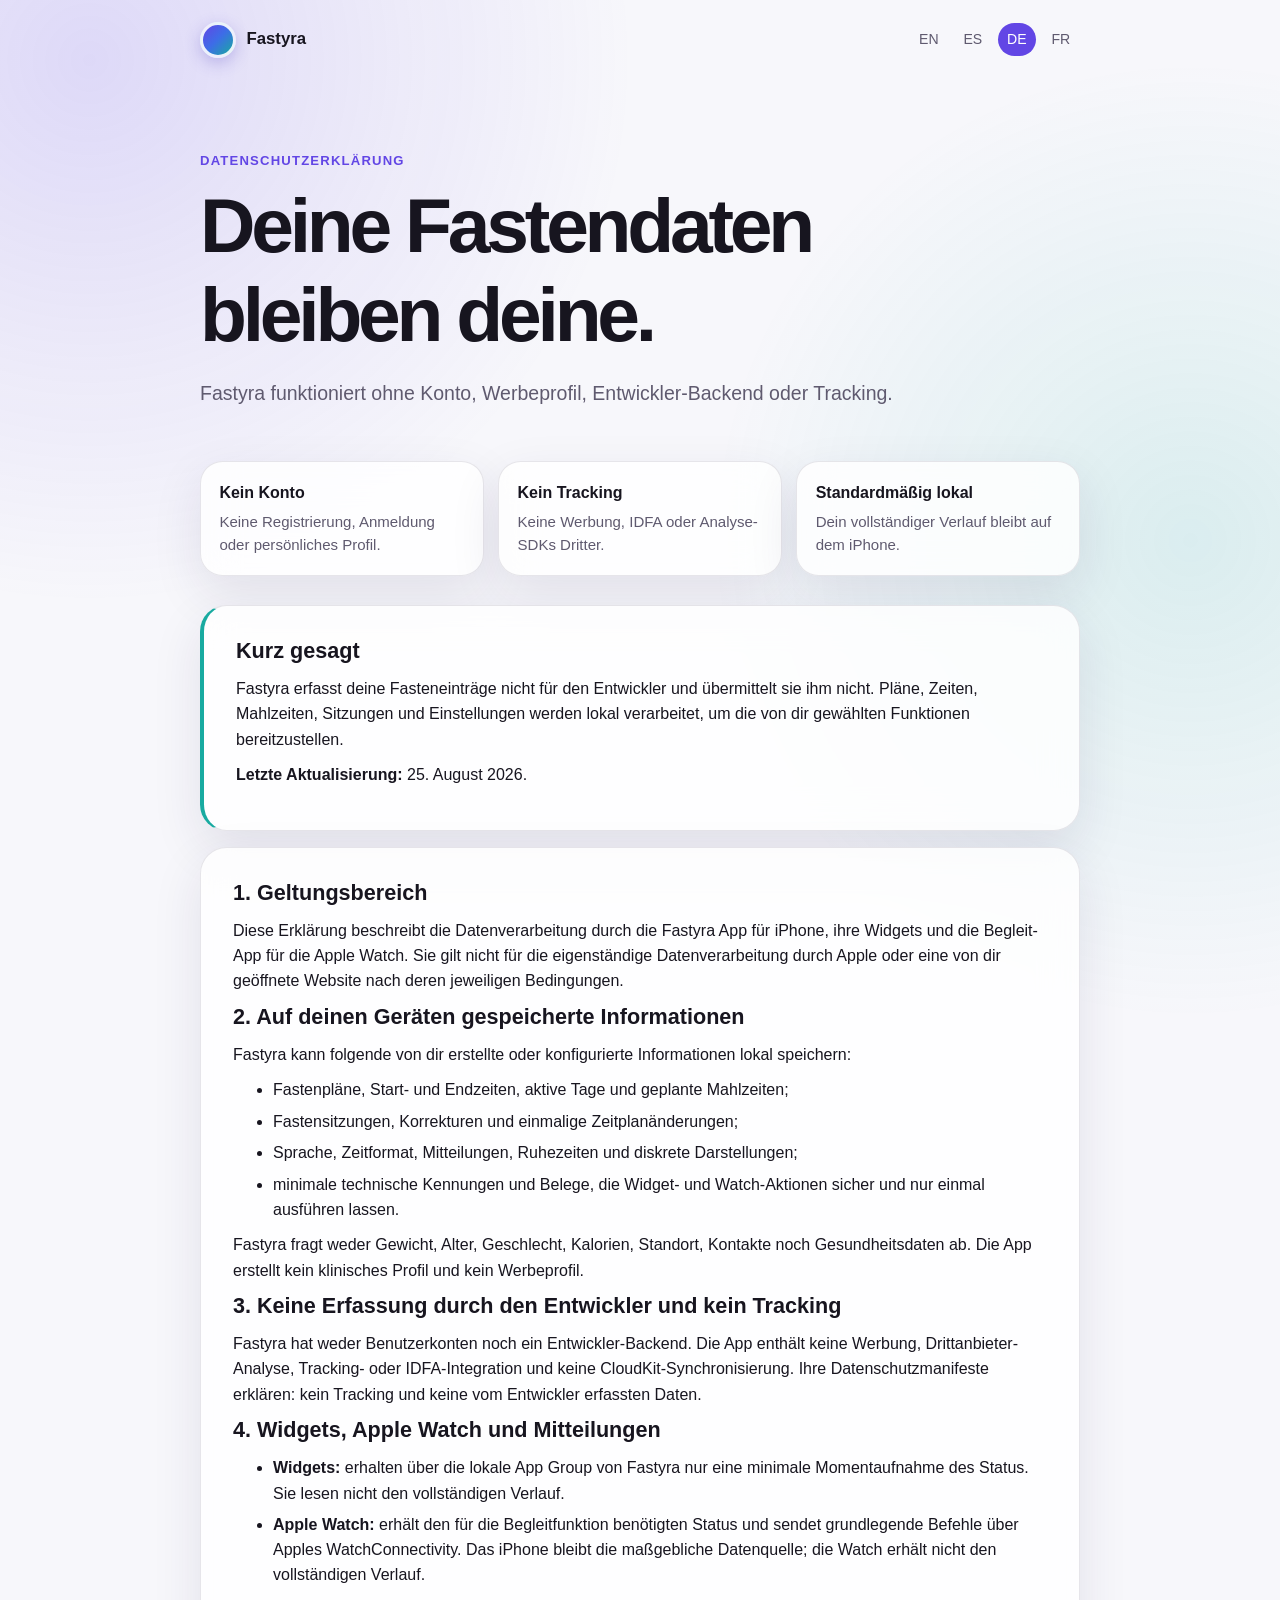
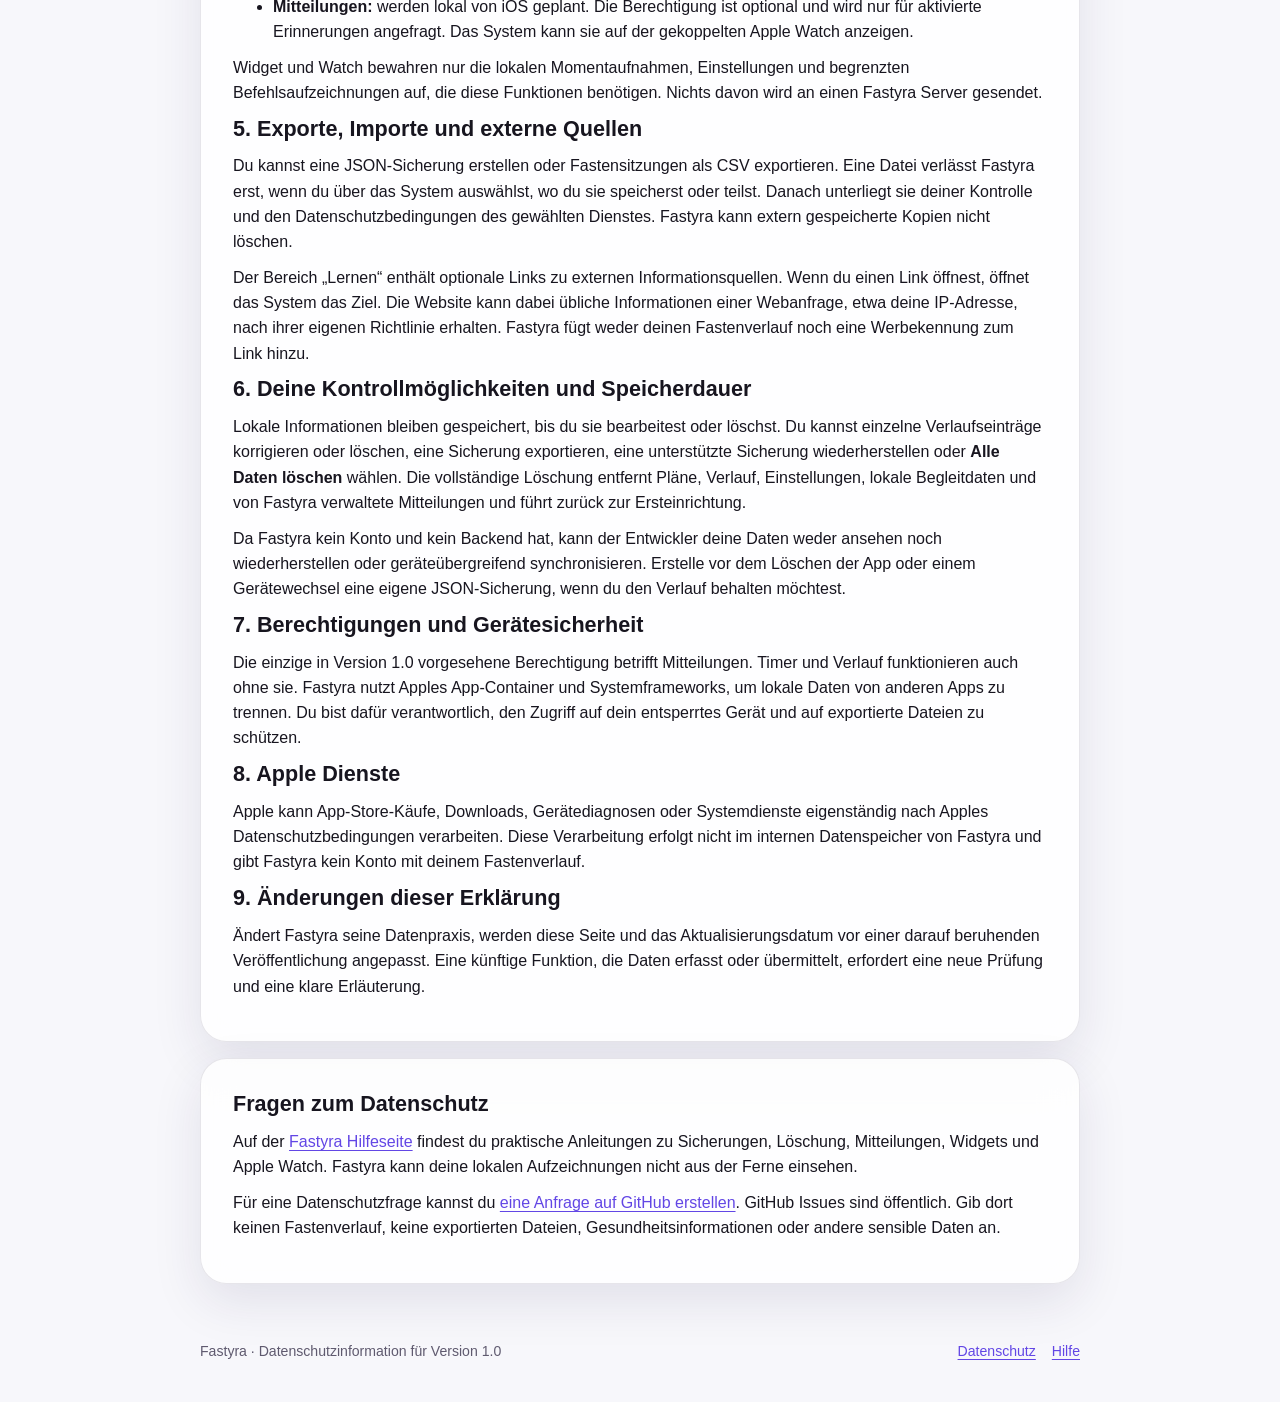
==== de/privacy.html @ 1888cf42 "Publish Fastyra privacy and support site" ====
<!doctype html>
<html lang="de">
<head>
  <meta charset="utf-8">
  <meta name="viewport" content="width=device-width, initial-scale=1">
  <meta name="description" content="Fastyra Datenschutzerklärung: kein Konto, keine Werbung, Analyse oder Tracking; deine Fastendaten bleiben lokal.">
  <title>Datenschutzerklärung — Fastyra</title>
  <link rel="stylesheet" href="../assets/styles.css">
  <link rel="alternate" hreflang="en" href="../en/privacy.html"><link rel="alternate" hreflang="es" href="../es/privacy.html"><link rel="alternate" hreflang="de" href="../de/privacy.html"><link rel="alternate" hreflang="fr" href="../fr/privacy.html">
</head>
<body>
  <header class="site-header">
    <a class="brand" href="../index.html"><span class="brand-mark" aria-hidden="true"></span><span>Fastyra</span></a>
    <nav class="language-nav" aria-label="Sprache"><a href="../en/privacy.html" lang="en">EN</a><a href="../es/privacy.html" lang="es">ES</a><a href="../de/privacy.html" lang="de" aria-current="page">DE</a><a href="../fr/privacy.html" lang="fr">FR</a></nav>
  </header>
  <main class="page">
    <section class="hero"><p class="eyebrow">Datenschutzerklärung</p><h1>Deine Fastendaten bleiben deine.</h1><p class="lede">Fastyra funktioniert ohne Konto, Werbeprofil, Entwickler-Backend oder Tracking.</p></section>
    <section class="summary-grid" aria-label="Datenschutz im Überblick">
      <div class="summary-card"><strong>Kein Konto</strong><p>Keine Registrierung, Anmeldung oder persönliches Profil.</p></div>
      <div class="summary-card"><strong>Kein Tracking</strong><p>Keine Werbung, IDFA oder Analyse-SDKs Dritter.</p></div>
      <div class="summary-card"><strong>Standardmäßig lokal</strong><p>Dein vollständiger Verlauf bleibt auf dem iPhone.</p></div>
    </section>
    <article class="content-card note"><h2>Kurz gesagt</h2><p>Fastyra erfasst deine Fasteneinträge nicht für den Entwickler und übermittelt sie ihm nicht. Pläne, Zeiten, Mahlzeiten, Sitzungen und Einstellungen werden lokal verarbeitet, um die von dir gewählten Funktionen bereitzustellen.</p><p><strong>Letzte Aktualisierung:</strong> 25. August 2026.</p></article>
    <article class="content-card">
      <h2>1. Geltungsbereich</h2>
      <p>Diese Erklärung beschreibt die Datenverarbeitung durch die Fastyra App für iPhone, ihre Widgets und die Begleit-App für die Apple Watch. Sie gilt nicht für die eigenständige Datenverarbeitung durch Apple oder eine von dir geöffnete Website nach deren jeweiligen Bedingungen.</p>

      <h2>2. Auf deinen Geräten gespeicherte Informationen</h2>
      <p>Fastyra kann folgende von dir erstellte oder konfigurierte Informationen lokal speichern:</p>
      <ul>
        <li>Fastenpläne, Start- und Endzeiten, aktive Tage und geplante Mahlzeiten;</li>
        <li>Fastensitzungen, Korrekturen und einmalige Zeitplanänderungen;</li>
        <li>Sprache, Zeitformat, Mitteilungen, Ruhezeiten und diskrete Darstellungen;</li>
        <li>minimale technische Kennungen und Belege, die Widget- und Watch-Aktionen sicher und nur einmal ausführen lassen.</li>
      </ul>
      <p>Fastyra fragt weder Gewicht, Alter, Geschlecht, Kalorien, Standort, Kontakte noch Gesundheitsdaten ab. Die App erstellt kein klinisches Profil und kein Werbeprofil.</p>

      <h2>3. Keine Erfassung durch den Entwickler und kein Tracking</h2>
      <p>Fastyra hat weder Benutzerkonten noch ein Entwickler-Backend. Die App enthält keine Werbung, Drittanbieter-Analyse, Tracking- oder IDFA-Integration und keine CloudKit-Synchronisierung. Ihre Datenschutzmanifeste erklären: kein Tracking und keine vom Entwickler erfassten Daten.</p>

      <h2>4. Widgets, Apple Watch und Mitteilungen</h2>
      <ul>
        <li><strong>Widgets:</strong> erhalten über die lokale App Group von Fastyra nur eine minimale Momentaufnahme des Status. Sie lesen nicht den vollständigen Verlauf.</li>
        <li><strong>Apple Watch:</strong> erhält den für die Begleitfunktion benötigten Status und sendet grundlegende Befehle über Apples WatchConnectivity. Das iPhone bleibt die maßgebliche Datenquelle; die Watch erhält nicht den vollständigen Verlauf.</li>
        <li><strong>Mitteilungen:</strong> werden lokal von iOS geplant. Die Berechtigung ist optional und wird nur für aktivierte Erinnerungen angefragt. Das System kann sie auf der gekoppelten Apple Watch anzeigen.</li>
      </ul>
      <p>Widget und Watch bewahren nur die lokalen Momentaufnahmen, Einstellungen und begrenzten Befehlsaufzeichnungen auf, die diese Funktionen benötigen. Nichts davon wird an einen Fastyra Server gesendet.</p>

      <h2>5. Exporte, Importe und externe Quellen</h2>
      <p>Du kannst eine JSON-Sicherung erstellen oder Fastensitzungen als CSV exportieren. Eine Datei verlässt Fastyra erst, wenn du über das System auswählst, wo du sie speicherst oder teilst. Danach unterliegt sie deiner Kontrolle und den Datenschutzbedingungen des gewählten Dienstes. Fastyra kann extern gespeicherte Kopien nicht löschen.</p>
      <p>Der Bereich „Lernen“ enthält optionale Links zu externen Informationsquellen. Wenn du einen Link öffnest, öffnet das System das Ziel. Die Website kann dabei übliche Informationen einer Webanfrage, etwa deine IP-Adresse, nach ihrer eigenen Richtlinie erhalten. Fastyra fügt weder deinen Fastenverlauf noch eine Werbekennung zum Link hinzu.</p>

      <h2>6. Deine Kontrollmöglichkeiten und Speicherdauer</h2>
      <p>Lokale Informationen bleiben gespeichert, bis du sie bearbeitest oder löschst. Du kannst einzelne Verlaufseinträge korrigieren oder löschen, eine Sicherung exportieren, eine unterstützte Sicherung wiederherstellen oder <strong>Alle Daten löschen</strong> wählen. Die vollständige Löschung entfernt Pläne, Verlauf, Einstellungen, lokale Begleitdaten und von Fastyra verwaltete Mitteilungen und führt zurück zur Ersteinrichtung.</p>
      <p>Da Fastyra kein Konto und kein Backend hat, kann der Entwickler deine Daten weder ansehen noch wiederherstellen oder geräteübergreifend synchronisieren. Erstelle vor dem Löschen der App oder einem Gerätewechsel eine eigene JSON-Sicherung, wenn du den Verlauf behalten möchtest.</p>

      <h2>7. Berechtigungen und Gerätesicherheit</h2>
      <p>Die einzige in Version 1.0 vorgesehene Berechtigung betrifft Mitteilungen. Timer und Verlauf funktionieren auch ohne sie. Fastyra nutzt Apples App-Container und Systemframeworks, um lokale Daten von anderen Apps zu trennen. Du bist dafür verantwortlich, den Zugriff auf dein entsperrtes Gerät und auf exportierte Dateien zu schützen.</p>

      <h2>8. Apple Dienste</h2>
      <p>Apple kann App-Store-Käufe, Downloads, Gerätediagnosen oder Systemdienste eigenständig nach Apples Datenschutzbedingungen verarbeiten. Diese Verarbeitung erfolgt nicht im internen Datenspeicher von Fastyra und gibt Fastyra kein Konto mit deinem Fastenverlauf.</p>

      <h2>9. Änderungen dieser Erklärung</h2>
      <p>Ändert Fastyra seine Datenpraxis, werden diese Seite und das Aktualisierungsdatum vor einer darauf beruhenden Veröffentlichung angepasst. Eine künftige Funktion, die Daten erfasst oder übermittelt, erfordert eine neue Prüfung und eine klare Erläuterung.</p>
    </article>
    <article class="content-card"><h2>Fragen zum Datenschutz</h2><p>Auf der <a href="support.html">Fastyra Hilfeseite</a> findest du praktische Anleitungen zu Sicherungen, Löschung, Mitteilungen, Widgets und Apple Watch. Fastyra kann deine lokalen Aufzeichnungen nicht aus der Ferne einsehen.</p><p>Für eine Datenschutzfrage kannst du <a href="https://github.com/AGMStudio/fastyra-support/issues/new" rel="external">eine Anfrage auf GitHub erstellen</a>. GitHub Issues sind öffentlich. Gib dort keinen Fastenverlauf, keine exportierten Dateien, Gesundheitsinformationen oder andere sensible Daten an.</p></article>
  </main>
  <footer class="site-footer"><p>Fastyra · Datenschutzinformation für Version 1.0</p><nav class="footer-links" aria-label="Fußzeile"><a href="privacy.html" aria-current="page">Datenschutz</a><a href="support.html">Hilfe</a></nav></footer>
</body>
</html>
---- assets/styles.css ----
:root {
  color-scheme: light dark;
  --background: #f7f7fb;
  --surface: rgba(255, 255, 255, 0.82);
  --surface-strong: #ffffff;
  --text: #17151f;
  --secondary: #5f5a6f;
  --line: rgba(40, 32, 64, 0.11);
  --violet: #6246e5;
  --blue: #3d6de7;
  --mint: #18aaa0;
  --coral: #ea6674;
  --shadow: 0 18px 50px rgba(39, 29, 78, 0.1);
  font-family: -apple-system, BlinkMacSystemFont, "SF Pro Text", "Segoe UI", sans-serif;
}

* {
  box-sizing: border-box;
}

html {
  background: var(--background);
  scroll-behavior: smooth;
}

body {
  min-height: 100vh;
  margin: 0;
  color: var(--text);
  background:
    radial-gradient(circle at 7% 2%, rgba(98, 70, 229, 0.17), transparent 34rem),
    radial-gradient(circle at 93% 18%, rgba(24, 170, 160, 0.13), transparent 30rem),
    var(--background);
  line-height: 1.58;
}

a {
  color: var(--violet);
  text-underline-offset: 0.18em;
}

a:hover {
  text-decoration-thickness: 0.14em;
}

.site-header,
.page,
.site-footer {
  width: min(100% - 2rem, 880px);
  margin-inline: auto;
}

.site-header {
  display: flex;
  align-items: center;
  justify-content: space-between;
  gap: 1rem;
  padding-block: 1.35rem;
}

.brand {
  display: inline-flex;
  align-items: center;
  gap: 0.65rem;
  color: var(--text);
  font-size: 1.05rem;
  font-weight: 750;
  text-decoration: none;
}

.brand-mark {
  width: 2.25rem;
  height: 2.25rem;
  border: 0.22rem solid rgba(255, 255, 255, 0.9);
  border-radius: 50%;
  background: linear-gradient(135deg, var(--violet), var(--blue) 48%, var(--mint));
  box-shadow: 0 5px 16px rgba(77, 61, 195, 0.28);
}

.language-nav {
  display: flex;
  flex-wrap: wrap;
  justify-content: flex-end;
  gap: 0.35rem;
  font-size: 0.88rem;
}

.language-nav a {
  min-width: 2.4rem;
  padding: 0.35rem 0.55rem;
  border-radius: 999px;
  color: var(--secondary);
  text-align: center;
  text-decoration: none;
}

.language-nav a[aria-current="page"] {
  color: #fff;
  background: var(--violet);
}

.hero {
  padding: clamp(2rem, 7vw, 4.5rem) 0 clamp(1.8rem, 5vw, 3.25rem);
}

.eyebrow {
  margin: 0 0 0.55rem;
  color: var(--violet);
  font-size: 0.82rem;
  font-weight: 760;
  letter-spacing: 0.09em;
  text-transform: uppercase;
}

h1,
h2,
h3 {
  line-height: 1.16;
  text-wrap: balance;
}

h1 {
  max-width: 15ch;
  margin: 0;
  font-size: clamp(2.35rem, 9vw, 4.8rem);
  letter-spacing: -0.055em;
}

.lede {
  max-width: 64ch;
  margin: 1.2rem 0 0;
  color: var(--secondary);
  font-size: clamp(1.02rem, 2.5vw, 1.22rem);
}

.summary-grid,
.language-grid {
  display: grid;
  grid-template-columns: repeat(auto-fit, minmax(210px, 1fr));
  gap: 0.9rem;
  margin: 0 0 1.8rem;
}

.summary-card,
.language-card,
.content-card,
.faq details {
  border: 1px solid var(--line);
  background: var(--surface);
  box-shadow: var(--shadow);
  backdrop-filter: blur(18px);
  -webkit-backdrop-filter: blur(18px);
}

.summary-card,
.language-card {
  padding: 1.15rem;
  border-radius: 1.4rem;
}

.summary-card strong,
.language-card strong {
  display: block;
  margin-bottom: 0.25rem;
}

.summary-card p,
.language-card p {
  margin: 0;
  color: var(--secondary);
  font-size: 0.94rem;
}

.language-card {
  color: var(--text);
  text-decoration: none;
}

.language-card:hover {
  border-color: rgba(98, 70, 229, 0.38);
  transform: translateY(-2px);
}

.content-card {
  margin-bottom: 1rem;
  padding: clamp(1.25rem, 4vw, 2rem);
  border-radius: 1.65rem;
}

.content-card h2 {
  margin: 0 0 0.8rem;
  font-size: 1.35rem;
}

.content-card h3 {
  margin: 1.45rem 0 0.5rem;
  font-size: 1.05rem;
}

.content-card p,
.content-card ul {
  margin-block: 0.65rem;
}

.content-card li + li {
  margin-top: 0.38rem;
}

.note {
  border-left: 0.28rem solid var(--mint);
}

.warning {
  border-left: 0.28rem solid var(--coral);
}

.faq {
  display: grid;
  gap: 0.75rem;
}

.faq details {
  border-radius: 1.25rem;
  overflow: hidden;
}

.faq summary {
  padding: 1.05rem 1.2rem;
  cursor: pointer;
  font-weight: 720;
}

.faq details > div {
  padding: 0 1.2rem 1.1rem;
  color: var(--secondary);
}

.faq details p:first-child {
  margin-top: 0;
}

.site-footer {
  display: flex;
  flex-wrap: wrap;
  justify-content: space-between;
  gap: 0.8rem;
  padding-block: 2.5rem;
  color: var(--secondary);
  font-size: 0.88rem;
}

.site-footer p {
  margin: 0;
}

.footer-links {
  display: flex;
  gap: 1rem;
}

@media (max-width: 560px) {
  .site-header {
    align-items: flex-start;
    flex-direction: column;
  }

  .language-nav {
    justify-content: flex-start;
  }

  .hero {
    padding-top: 1.8rem;
  }
}

@media (prefers-reduced-motion: no-preference) {
  .language-card {
    transition: transform 180ms ease, border-color 180ms ease;
  }
}

@media (prefers-color-scheme: dark) {
  :root {
    --background: #111017;
    --surface: rgba(31, 29, 40, 0.84);
    --surface-strong: #1d1b25;
    --text: #f5f2fc;
    --secondary: #bbb5ca;
    --line: rgba(232, 226, 255, 0.12);
    --shadow: 0 18px 50px rgba(0, 0, 0, 0.24);
  }
}
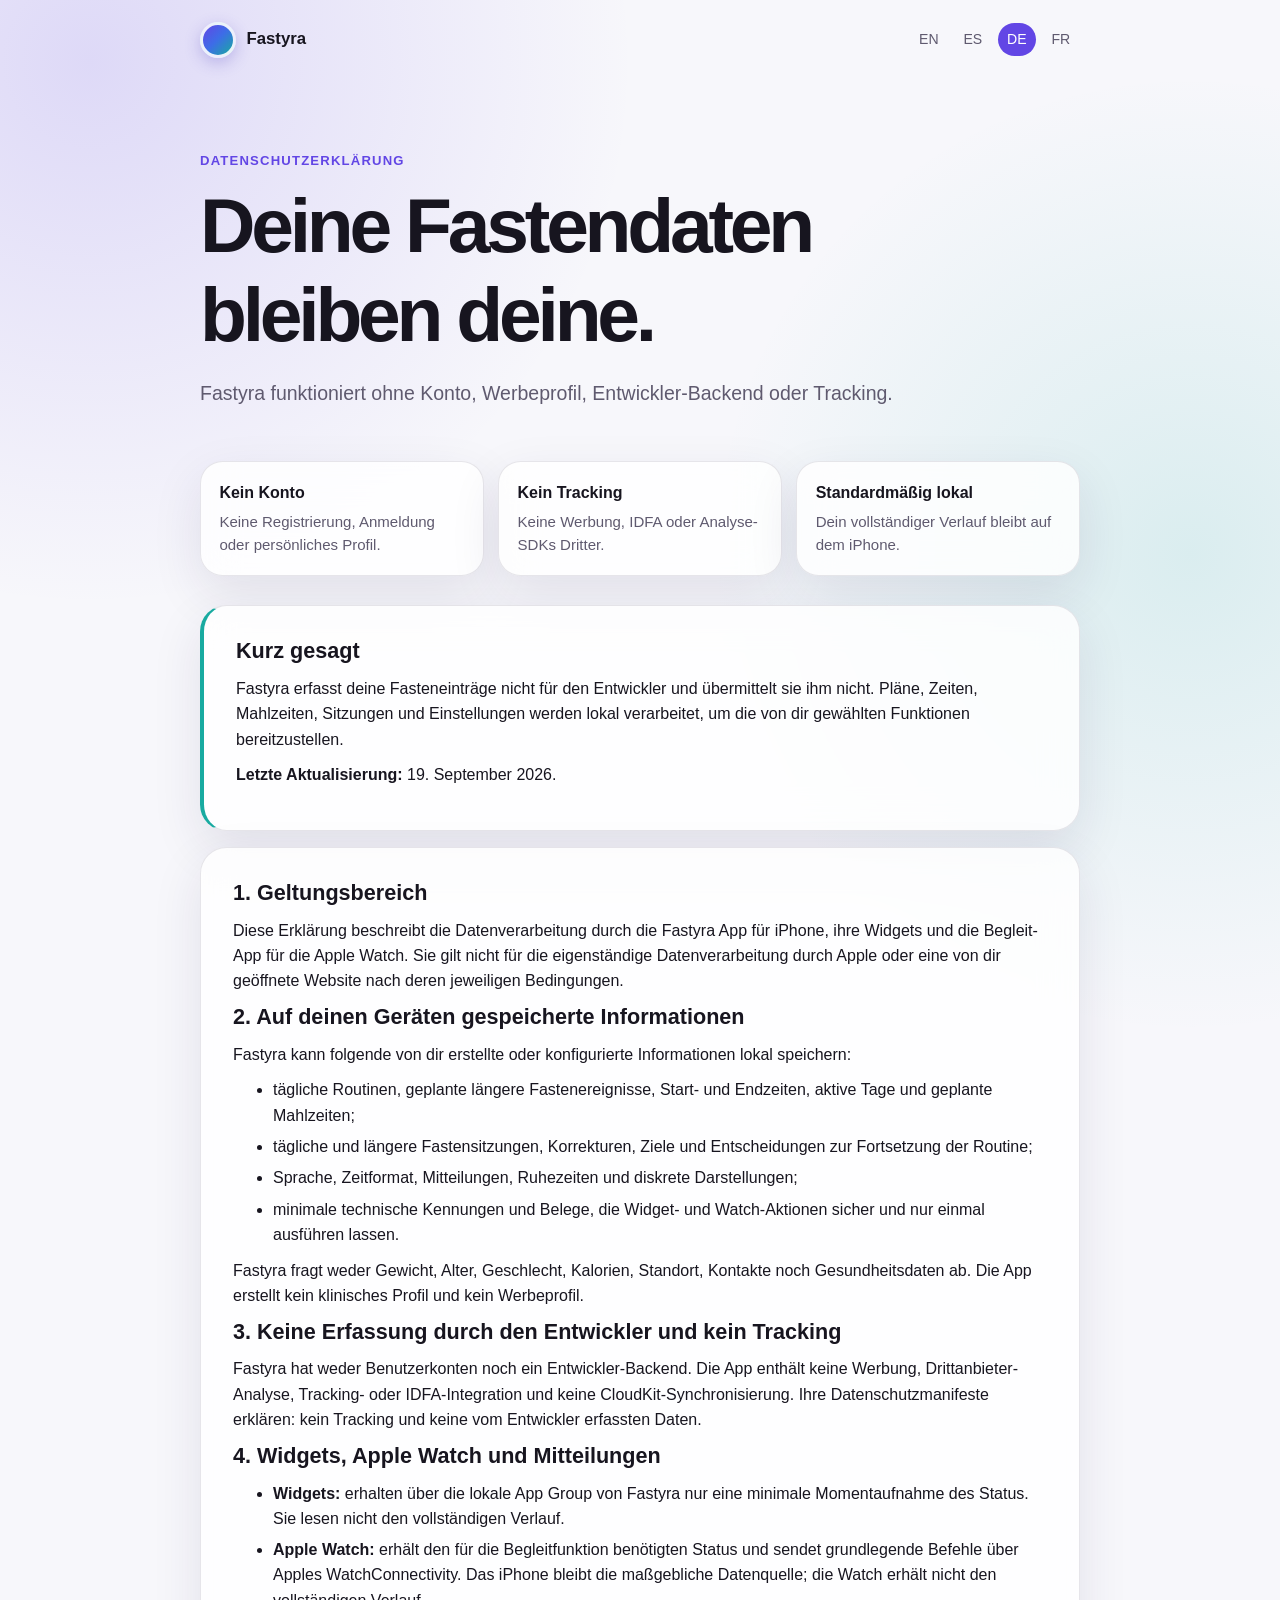
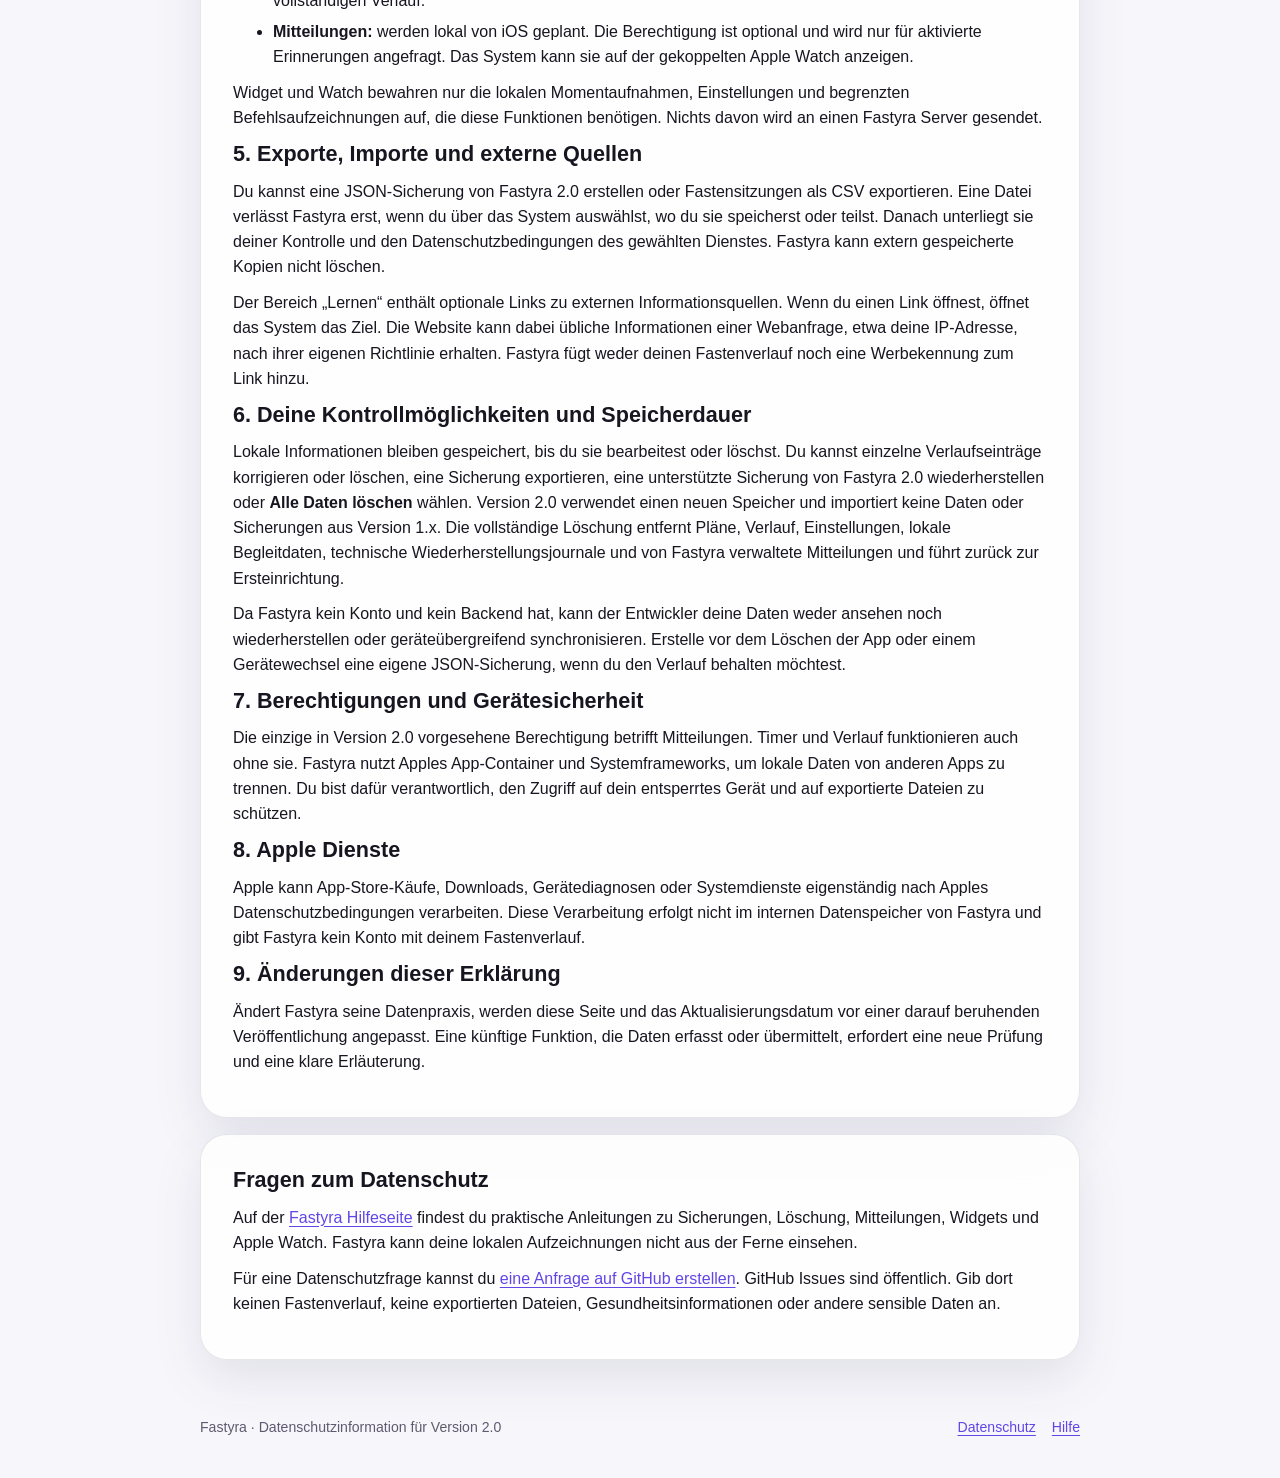
==== commit 33cfa269: "Publish Fastyra 2.0 support and privacy pages" ====
--- a/de/privacy.html
+++ b/de/privacy.html
@@ -20,7 +20,7 @@
       <div class="summary-card"><strong>Kein Tracking</strong><p>Keine Werbung, IDFA oder Analyse-SDKs Dritter.</p></div>
       <div class="summary-card"><strong>Standardmäßig lokal</strong><p>Dein vollständiger Verlauf bleibt auf dem iPhone.</p></div>
     </section>
-    <article class="content-card note"><h2>Kurz gesagt</h2><p>Fastyra erfasst deine Fasteneinträge nicht für den Entwickler und übermittelt sie ihm nicht. Pläne, Zeiten, Mahlzeiten, Sitzungen und Einstellungen werden lokal verarbeitet, um die von dir gewählten Funktionen bereitzustellen.</p><p><strong>Letzte Aktualisierung:</strong> 25. August 2026.</p></article>
+    <article class="content-card note"><h2>Kurz gesagt</h2><p>Fastyra erfasst deine Fasteneinträge nicht für den Entwickler und übermittelt sie ihm nicht. Pläne, Zeiten, Mahlzeiten, Sitzungen und Einstellungen werden lokal verarbeitet, um die von dir gewählten Funktionen bereitzustellen.</p><p><strong>Letzte Aktualisierung:</strong> 19. September 2026.</p></article>
     <article class="content-card">
       <h2>1. Geltungsbereich</h2>
       <p>Diese Erklärung beschreibt die Datenverarbeitung durch die Fastyra App für iPhone, ihre Widgets und die Begleit-App für die Apple Watch. Sie gilt nicht für die eigenständige Datenverarbeitung durch Apple oder eine von dir geöffnete Website nach deren jeweiligen Bedingungen.</p>
@@ -28,8 +28,8 @@
       <h2>2. Auf deinen Geräten gespeicherte Informationen</h2>
       <p>Fastyra kann folgende von dir erstellte oder konfigurierte Informationen lokal speichern:</p>
       <ul>
-        <li>Fastenpläne, Start- und Endzeiten, aktive Tage und geplante Mahlzeiten;</li>
-        <li>Fastensitzungen, Korrekturen und einmalige Zeitplanänderungen;</li>
+        <li>tägliche Routinen, geplante längere Fastenereignisse, Start- und Endzeiten, aktive Tage und geplante Mahlzeiten;</li>
+        <li>tägliche und längere Fastensitzungen, Korrekturen, Ziele und Entscheidungen zur Fortsetzung der Routine;</li>
         <li>Sprache, Zeitformat, Mitteilungen, Ruhezeiten und diskrete Darstellungen;</li>
         <li>minimale technische Kennungen und Belege, die Widget- und Watch-Aktionen sicher und nur einmal ausführen lassen.</li>
       </ul>
@@ -47,15 +47,15 @@
       <p>Widget und Watch bewahren nur die lokalen Momentaufnahmen, Einstellungen und begrenzten Befehlsaufzeichnungen auf, die diese Funktionen benötigen. Nichts davon wird an einen Fastyra Server gesendet.</p>
 
       <h2>5. Exporte, Importe und externe Quellen</h2>
-      <p>Du kannst eine JSON-Sicherung erstellen oder Fastensitzungen als CSV exportieren. Eine Datei verlässt Fastyra erst, wenn du über das System auswählst, wo du sie speicherst oder teilst. Danach unterliegt sie deiner Kontrolle und den Datenschutzbedingungen des gewählten Dienstes. Fastyra kann extern gespeicherte Kopien nicht löschen.</p>
+      <p>Du kannst eine JSON-Sicherung von Fastyra 2.0 erstellen oder Fastensitzungen als CSV exportieren. Eine Datei verlässt Fastyra erst, wenn du über das System auswählst, wo du sie speicherst oder teilst. Danach unterliegt sie deiner Kontrolle und den Datenschutzbedingungen des gewählten Dienstes. Fastyra kann extern gespeicherte Kopien nicht löschen.</p>
       <p>Der Bereich „Lernen“ enthält optionale Links zu externen Informationsquellen. Wenn du einen Link öffnest, öffnet das System das Ziel. Die Website kann dabei übliche Informationen einer Webanfrage, etwa deine IP-Adresse, nach ihrer eigenen Richtlinie erhalten. Fastyra fügt weder deinen Fastenverlauf noch eine Werbekennung zum Link hinzu.</p>
 
       <h2>6. Deine Kontrollmöglichkeiten und Speicherdauer</h2>
-      <p>Lokale Informationen bleiben gespeichert, bis du sie bearbeitest oder löschst. Du kannst einzelne Verlaufseinträge korrigieren oder löschen, eine Sicherung exportieren, eine unterstützte Sicherung wiederherstellen oder <strong>Alle Daten löschen</strong> wählen. Die vollständige Löschung entfernt Pläne, Verlauf, Einstellungen, lokale Begleitdaten und von Fastyra verwaltete Mitteilungen und führt zurück zur Ersteinrichtung.</p>
+      <p>Lokale Informationen bleiben gespeichert, bis du sie bearbeitest oder löschst. Du kannst einzelne Verlaufseinträge korrigieren oder löschen, eine Sicherung exportieren, eine unterstützte Sicherung von Fastyra 2.0 wiederherstellen oder <strong>Alle Daten löschen</strong> wählen. Version 2.0 verwendet einen neuen Speicher und importiert keine Daten oder Sicherungen aus Version 1.x. Die vollständige Löschung entfernt Pläne, Verlauf, Einstellungen, lokale Begleitdaten, technische Wiederherstellungsjournale und von Fastyra verwaltete Mitteilungen und führt zurück zur Ersteinrichtung.</p>
       <p>Da Fastyra kein Konto und kein Backend hat, kann der Entwickler deine Daten weder ansehen noch wiederherstellen oder geräteübergreifend synchronisieren. Erstelle vor dem Löschen der App oder einem Gerätewechsel eine eigene JSON-Sicherung, wenn du den Verlauf behalten möchtest.</p>
 
       <h2>7. Berechtigungen und Gerätesicherheit</h2>
-      <p>Die einzige in Version 1.0 vorgesehene Berechtigung betrifft Mitteilungen. Timer und Verlauf funktionieren auch ohne sie. Fastyra nutzt Apples App-Container und Systemframeworks, um lokale Daten von anderen Apps zu trennen. Du bist dafür verantwortlich, den Zugriff auf dein entsperrtes Gerät und auf exportierte Dateien zu schützen.</p>
+      <p>Die einzige in Version 2.0 vorgesehene Berechtigung betrifft Mitteilungen. Timer und Verlauf funktionieren auch ohne sie. Fastyra nutzt Apples App-Container und Systemframeworks, um lokale Daten von anderen Apps zu trennen. Du bist dafür verantwortlich, den Zugriff auf dein entsperrtes Gerät und auf exportierte Dateien zu schützen.</p>
 
       <h2>8. Apple Dienste</h2>
       <p>Apple kann App-Store-Käufe, Downloads, Gerätediagnosen oder Systemdienste eigenständig nach Apples Datenschutzbedingungen verarbeiten. Diese Verarbeitung erfolgt nicht im internen Datenspeicher von Fastyra und gibt Fastyra kein Konto mit deinem Fastenverlauf.</p>
@@ -65,6 +65,6 @@
     </article>
     <article class="content-card"><h2>Fragen zum Datenschutz</h2><p>Auf der <a href="support.html">Fastyra Hilfeseite</a> findest du praktische Anleitungen zu Sicherungen, Löschung, Mitteilungen, Widgets und Apple Watch. Fastyra kann deine lokalen Aufzeichnungen nicht aus der Ferne einsehen.</p><p>Für eine Datenschutzfrage kannst du <a href="https://github.com/AGMStudio/fastyra-support/issues/new" rel="external">eine Anfrage auf GitHub erstellen</a>. GitHub Issues sind öffentlich. Gib dort keinen Fastenverlauf, keine exportierten Dateien, Gesundheitsinformationen oder andere sensible Daten an.</p></article>
   </main>
-  <footer class="site-footer"><p>Fastyra · Datenschutzinformation für Version 1.0</p><nav class="footer-links" aria-label="Fußzeile"><a href="privacy.html" aria-current="page">Datenschutz</a><a href="support.html">Hilfe</a></nav></footer>
+  <footer class="site-footer"><p>Fastyra · Datenschutzinformation für Version 2.0</p><nav class="footer-links" aria-label="Fußzeile"><a href="privacy.html" aria-current="page">Datenschutz</a><a href="support.html">Hilfe</a></nav></footer>
 </body>
 </html>
